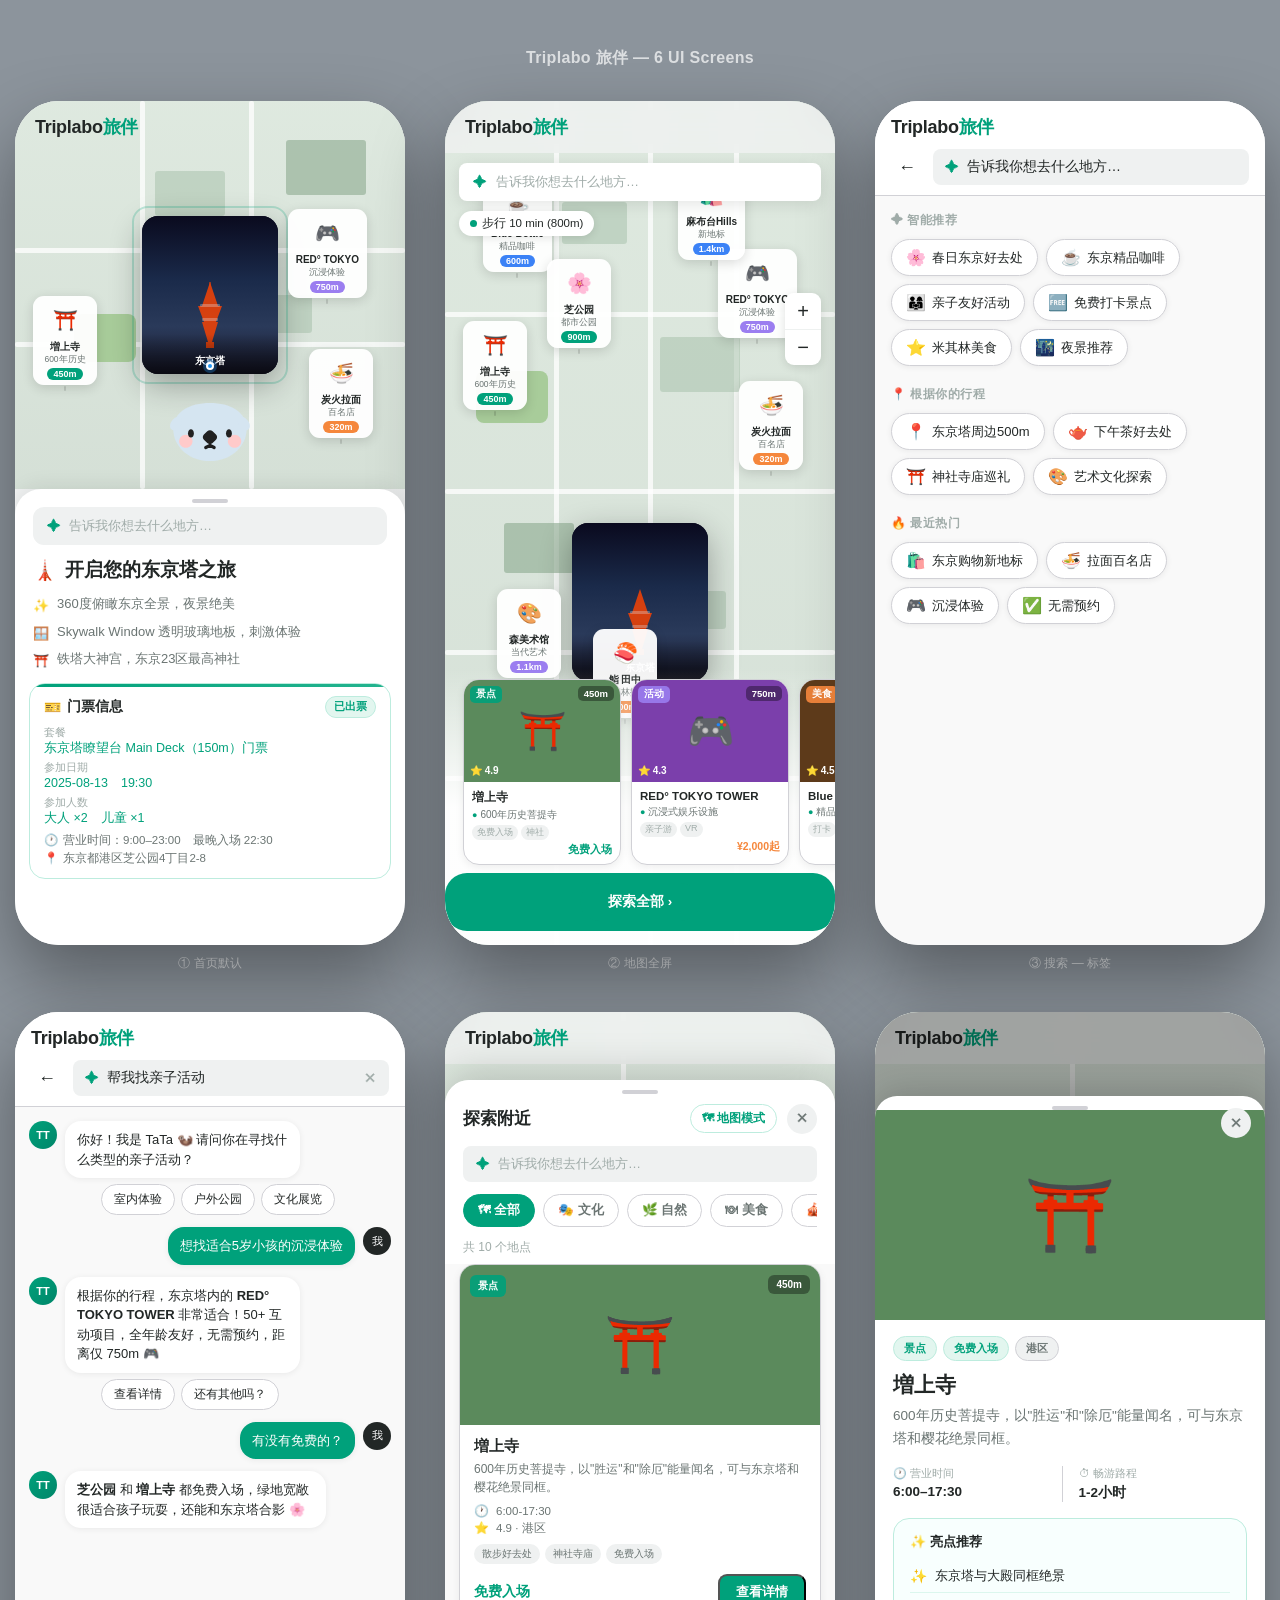
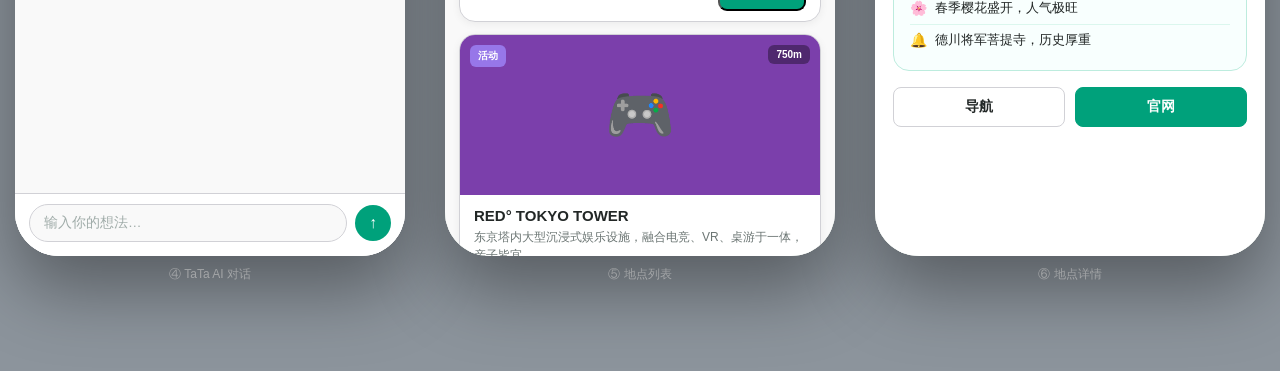
==== figma-export.html @ 7d069d70 "init" ====
<!DOCTYPE html>
<html lang="zh-CN">
<head>
<meta charset="UTF-8">
<meta name="viewport" content="width=1800">
<title>Triplabo 旅伴 — Figma Export</title>
<style>
/* ── Canvas ── */
*{box-sizing:border-box;margin:0;padding:0;}
body{
  background:#8C949C;
  font-family:'PingFang SC','Noto Sans JP','Noto Sans SC',sans-serif;
  padding:48px;
  display:flex;flex-direction:column;align-items:center;gap:0;
}
.page-title{font-size:16px;font-weight:600;color:#fff;margin-bottom:32px;letter-spacing:.02em;opacity:.7}

/* ── Row ── */
.row{display:flex;flex-direction:row;gap:40px;align-items:flex-start;margin-bottom:40px}
.phone-col{display:flex;flex-direction:column;align-items:center;gap:10px}
.screen-label{font-size:12px;color:rgba(255,255,255,.65);font-weight:500;text-align:center}

/* ── Phone ── */
.phone{
  width:390px;height:844px;
  border-radius:44px;
  background:#EFF1F1;
  overflow:hidden;
  position:relative;
  box-shadow:0 32px 72px rgba(0,0,0,.38),inset 0 0 0 1px rgba(255,255,255,.16);
  flex-shrink:0;
}

/* ── STATUS BAR ── */
.sb{
  position:absolute;top:0;left:0;right:0;height:52px;
  display:flex;align-items:center;justify-content:space-between;
  padding:0 24px;z-index:100;
}
.sb-time{font-size:15px;font-weight:600;color:#222726}
.sb-icons{display:flex;align-items:center;gap:5px;font-size:11px;color:#222726}

/* ── HEADER ── */
.hdr{
  position:absolute;top:0;left:0;right:0;height:52px;
  padding:0 20px;display:flex;align-items:center;z-index:100;
}
.logo{font-size:18px;font-weight:700;color:#222726;letter-spacing:-.3px}
.logo b{color:#00A17B}

/* ── MAP ── */
.map-wrap{
  position:absolute;top:0;left:0;right:0;
  overflow:hidden;background:#E8EDE9;
}
/* Simulated map tiles */
.map-bg{
  position:absolute;inset:0;
  background:
    linear-gradient(0deg,rgba(200,215,202,.6) 0%,rgba(220,232,221,.8) 100%);
}
.map-road-h{position:absolute;left:0;right:0;height:5px;background:rgba(255,255,255,.75);border-radius:2px}
.map-road-v{position:absolute;top:0;bottom:0;width:5px;background:rgba(255,255,255,.75);border-radius:2px}
.map-block{position:absolute;background:rgba(170,196,174,.55);border-radius:3px}
.map-block-dk{position:absolute;background:rgba(140,170,144,.6);border-radius:3px}
/* Water/park patches */
.map-water{position:absolute;background:#C0D9EC;border-radius:8px}
.map-park{position:absolute;background:#A8CC9A;border-radius:8px}

/* ── CENTER CARD ── */
.cc{
  position:absolute;left:50%;transform:translateX(-50%);
  width:136px;height:158px;
  border-radius:16px;overflow:hidden;
  box-shadow:0 10px 32px rgba(0,0,0,.32);z-index:25;
  background:#1a1a2e;
}
.cc-img-area{
  width:100%;height:100%;
  display:flex;align-items:flex-end;justify-content:center;
  padding-bottom:0;
  background:linear-gradient(180deg,#0a0a1e 0%,#1a2a4a 40%,#2a3a5a 70%,#1a1a2e 100%);
  position:relative;overflow:hidden;
}
.cc-tower{
  position:absolute;bottom:24px;left:50%;transform:translateX(-50%);
  width:32px;
  /* Tokyo Tower shape via CSS */
}
.cc-tower-svg{position:absolute;bottom:0;left:0;right:0;display:flex;justify-content:center}
.cc-lbl{
  position:absolute;bottom:0;left:0;right:0;
  padding:20px 6px 6px;
  background:linear-gradient(to top,rgba(0,0,0,.62),transparent);
  font-size:10px;font-weight:600;color:#fff;text-align:center;
}
.cc-dot{
  position:absolute;bottom:4px;left:50%;transform:translateX(-50%);
  width:8px;height:8px;border-radius:50%;background:#2196F3;
  border:2px solid #fff;box-shadow:0 0 0 3px rgba(33,150,243,.3);
}

/* Pulse ring */
.pr{
  position:absolute;left:50%;
  width:156px;height:178px;
  margin-left:-78px;
  border-radius:16px;
  border:2px solid rgba(0,161,123,.45);
  pointer-events:none;z-index:24;
  opacity:.5;
}

/* ── POI BUBBLES ── */
.poi{position:absolute;display:flex;flex-direction:column;align-items:center;z-index:30}
.poi::after{content:'';width:2px;height:5px;background:rgba(0,0,0,.12);border-radius:1px;margin-top:1px}
.poi-card{
  background:rgba(255,255,255,.95);border-radius:11px;
  padding:6px 8px 5px;
  box-shadow:0 3px 12px rgba(0,0,0,.14);
  min-width:64px;max-width:88px;
  display:flex;flex-direction:column;align-items:center;
}
.poi-ic{width:36px;height:36px;display:flex;align-items:center;justify-content:center;margin-bottom:3px;font-size:20px}
.poi-name{font-size:10px;font-weight:700;color:#222726;text-align:center;line-height:1.2;white-space:nowrap}
.poi-sub{font-size:8.5px;color:#6B7573;text-align:center;line-height:1.3;margin-top:1px;white-space:nowrap}
.poi-dist{margin-top:3px;font-size:9px;font-weight:700;color:#fff;padding:1px 6px;border-radius:7px;white-space:nowrap}
.g .poi-dist{background:#00A17B}.p .poi-dist{background:#9B7EF0}.o .poi-dist{background:#F5873C}.b .poi-dist{background:#3B82F6}

/* ── MAIN SHEET ── */
.sheet{
  position:absolute;left:0;right:0;
  background:#fff;
  border-radius:26px 26px 0 0;
  box-shadow:0 -3px 20px rgba(0,0,0,.08);
  z-index:200;
  overflow:hidden;
}
.hdl-wrap{padding:10px 0 4px;display:flex;justify-content:center}
.hdl{width:36px;height:4px;border-radius:2px;background:#D1D1D6}

/* Sheet search bar */
.sheet-search{
  margin:0 18px 10px;
  display:flex;align-items:center;gap:8px;
  background:#EFF1F1;border-radius:11px;
  padding:10px 14px;cursor:text;
}
.sheet-search-ic{color:#00A17B;font-size:14px}
.sheet-search-ph{color:#A0ACA9;font-size:13px;flex:1}

/* Hero */
.hero{padding:2px 18px 12px}
.hero-title{font-size:19px;font-weight:700;color:#222726;display:flex;align-items:center;gap:8px;margin-bottom:11px}
.hi-list{display:flex;flex-direction:column;gap:6px}
.hi-row{display:flex;gap:8px;font-size:13px;color:#6B7573;line-height:1.5;align-items:flex-start}
.hi-ic{font-size:13px;flex-shrink:0;margin-top:2px}

/* Ticket */
.tkt{margin:0 14px 12px;border:1px solid #BDECDE;border-radius:16px;background:#fff;padding:12px 14px;position:relative;overflow:hidden}
.tkt::before{content:'';position:absolute;top:0;left:0;right:0;height:3px;background:linear-gradient(90deg,#00A17B,#24B48F)}
.tkt-hd{display:flex;justify-content:space-between;align-items:center;margin-bottom:8px}
.tkt-ttl{display:flex;align-items:center;gap:6px;font-size:14px;font-weight:600;color:#222726}
.tkt-bdg{font-size:10.5px;color:#00A17B;background:#E2F6EF;padding:3px 8px;border-radius:18px;font-weight:600;border:1px solid #BDECDE}
.tkt-rows{display:flex;flex-direction:column;gap:4px}
.tkt-lbl{font-size:10.5px;color:#A0ACA9}
.tkt-val{font-size:12.5px;color:#00A17B;font-weight:500}
.tkt-meta{margin-top:6px;display:flex;flex-direction:column;gap:3px}
.tkt-mr{display:flex;align-items:center;gap:5px;font-size:11.5px;color:#6B7573}
.tkt-tip{margin-top:8px;background:#FEF3EB;border-radius:8px;padding:7px 9px;display:flex;gap:7px;font-size:11.5px;color:#C05C1A;line-height:1.5}
.tip-ic{width:19px;height:19px;border-radius:50%;background:#F5873C;display:flex;align-items:center;justify-content:center;font-size:11px;flex-shrink:0}
.tkt-acts{display:flex;gap:8px;margin-top:10px}
.btn{flex:1;height:40px;border-radius:8px;border:1px solid #D1D1D6;background:#fff;font-size:14px;font-weight:600;color:#222726;display:flex;align-items:center;justify-content:center;gap:5px}
.btn-g{background:#00A17B;border-color:#00A17B;color:#fff}

/* Section heading */
.sec-hd{padding:2px 18px 9px;display:flex;justify-content:space-between;align-items:center}
.sec-ttl{font-size:14.5px;font-weight:700;color:#222726}
.sec-more{font-size:12px;color:#00A17B;font-weight:500;cursor:pointer;padding:4px 0}

/* Horizontal scroll */
.hscroll{display:flex;gap:10px;padding:0 18px 16px;overflow:hidden}

/* Horizontal card */
.rc{flex-shrink:0;width:158px;border-radius:16px;background:#fff;overflow:hidden;box-shadow:0 2px 8px rgba(0,0,0,.07);border:1px solid #D1D1D6}
.rc-iw{position:relative;height:102px;overflow:hidden;display:flex;align-items:center;justify-content:center;font-size:38px}
.rc-iw-zoji{background:#5B8A5C}
.rc-iw-red{background:#7B3FAB}
.rc-iw-coffee{background:#5D3A1A}
.rc-iw-shiba{background:#C2547A}
.rc-tag{position:absolute;top:6px;left:6px;font-size:9.5px;font-weight:600;padding:2px 6px;border-radius:5px;color:#fff}
.ta{background:rgba(0,161,123,.9)}.tf{background:rgba(245,135,60,.9)}.tac{background:rgba(155,126,240,.9)}.ts{background:rgba(59,130,246,.9)}
.rc-dist{position:absolute;top:6px;right:6px;font-size:9.5px;font-weight:600;color:#fff;background:rgba(0,0,0,.36);padding:2px 6px;border-radius:5px}
.rc-star{position:absolute;bottom:6px;left:6px;font-size:10px;font-weight:600;color:#fff}
.rc-body{padding:8px 8px 7px}
.rc-name{font-size:11.5px;font-weight:600;color:#222726;margin-bottom:3px;overflow:hidden;white-space:nowrap;text-overflow:ellipsis}
.rc-desc{font-size:10px;color:#6B7573;line-height:1.4;margin-bottom:3px;display:flex;gap:3px}
.rc-di{font-size:9px;color:#00A17B;flex-shrink:0;margin-top:1px}
.rc-pills{display:flex;gap:3px;flex-wrap:wrap;margin-bottom:3px}
.rc-pill{font-size:9px;color:#A0ACA9;background:#EFF1F1;padding:1px 5px;border-radius:18px}
.rc-price{font-size:10.5px;font-weight:600;color:#F5873C;text-align:right}
.rc-price.fr{color:#00A17B}
.sep{height:1px;background:#E9EAEC;margin:0 18px 12px}

/* ── MAP FULLSCREEN UI ELEMENTS ── */
.msearch-bar{
  position:absolute;top:62px;left:14px;right:14px;
  background:#fff;border-radius:8px;padding:10px 14px;
  display:flex;align-items:center;gap:9px;
  box-shadow:0 3px 16px rgba(0,0,0,.1);z-index:45;
}
.ms-ic{color:#00A17B;font-size:14px}
.ms-tx{color:#A0ACA9;font-size:13px;flex:1}

.wbadge{
  position:absolute;top:110px;left:14px;
  background:#fff;border-radius:18px;padding:5px 11px;
  display:flex;align-items:center;gap:5px;
  font-size:11.5px;font-weight:500;color:#222726;
  box-shadow:0 2px 8px rgba(0,0,0,.1);z-index:45;
}
.wd{width:7px;height:7px;border-radius:50%;background:#00A17B}

.zctrl{
  position:absolute;top:192px;right:14px;
  display:flex;flex-direction:column;border-radius:9px;overflow:hidden;
  box-shadow:0 2px 10px rgba(0,0,0,.12);z-index:45;
}
.zb{
  width:36px;height:36px;background:#fff;
  display:flex;align-items:center;justify-content:center;
  font-size:20px;font-weight:300;color:#222726;
}
.zb+.zb{border-top:1px solid #EEF1F0}

.mstrip{
  position:absolute;bottom:0;left:0;right:0;
  padding:10px 0 14px;
  background:linear-gradient(to top,rgba(255,255,255,.97) 50%,transparent);
  z-index:45;
}

.vaBtn{
  position:absolute;bottom:18px;left:50%;transform:translateX(-50%);
  background:#00A17B;color:#fff;border-radius:22px;
  padding:10px 28px;font-size:13.5px;font-weight:600;
  white-space:nowrap;z-index:46;
}

/* ── SEARCH OVERLAY ── */
.so-overlay{
  position:absolute;inset:0;
  background:#F9F9F9;z-index:700;
  display:flex;flex-direction:column;
}
.so-bar{
  flex-shrink:0;background:#fff;
  padding:14px 16px 10px;
  border-bottom:1px solid #D1D1D6;
}
.so-row{display:flex;align-items:center;gap:10px}
.so-back{
  width:32px;height:32px;border-radius:50%;
  display:flex;align-items:center;justify-content:center;
  font-size:18px;color:#222726;background:none;border:none;
}
.so-input-wrap{
  flex:1;display:flex;align-items:center;gap:8px;
  background:#EFF1F1;border-radius:8px;padding:9px 12px;
}
.so-ic{color:#00A17B;font-size:14px;flex-shrink:0}
.so-input-mock{flex:1;font-size:14px;color:#222726}
.so-clear{font-size:13px;color:#A0ACA9}

/* Tag panel */
.so-tags{flex:1;overflow:hidden;padding:16px}
.so-section{margin-bottom:20px}
.so-section-title{font-size:12px;font-weight:600;color:#A0ACA9;letter-spacing:.5px;margin-bottom:10px}
.so-tag-grid{display:flex;flex-wrap:wrap;gap:8px}
.so-tag{
  display:flex;align-items:center;gap:6px;
  background:#fff;border-radius:20px;
  padding:8px 14px;font-size:13px;font-weight:500;color:#222726;
  box-shadow:0 1px 6px rgba(0,0,0,.07);
  border:1px solid #D1D1D6;
  white-space:nowrap;
}
.so-tag-ic{font-size:16px}
.so-tag.active{background:#E2F6EF;border-color:#00A17B;color:#00A17B}

/* Chat mode */
.so-chat{flex:1;overflow:hidden;display:flex;flex-direction:column}
.chat-msgs{flex:1;overflow:hidden;padding:14px 14px 0}
.chat-msg{margin-bottom:12px;display:flex;gap:8px;align-items:flex-start}
.chat-msg.user{flex-direction:row-reverse}
.chat-avatar{width:28px;height:28px;border-radius:50%;flex-shrink:0;display:flex;align-items:center;justify-content:center;font-size:14px}
.chat-avatar.bot{background:linear-gradient(135deg,#00A17B,#008669);color:#fff;font-size:11px;font-weight:700}
.chat-avatar.user{background:#222726;color:#fff;font-size:11px}
.chat-bubble{max-width:72%;padding:9px 12px;border-radius:16px;font-size:13px;line-height:1.5;color:#222726;background:#fff;box-shadow:0 1px 6px rgba(0,0,0,.07)}
.chat-msg.user .chat-bubble{background:#00A17B;color:#fff}
.chat-chips{display:flex;flex-wrap:wrap;gap:6px;padding:6px 0 0 36px}
.chat-chip{font-size:12px;padding:6px 12px;border-radius:18px;background:#fff;border:1px solid #D1D1D6;color:#222726}
.chat-input-row{
  flex-shrink:0;display:flex;align-items:center;gap:8px;
  padding:10px 14px 14px;background:#fff;border-top:1px solid #D1D1D6;
}
.chat-input-box{
  flex:1;border:1.5px solid #D1D1D6;border-radius:22px;
  padding:9px 14px;font-size:13.5px;color:#A0ACA9;background:#F9F9F9;
}
.chat-send{
  width:36px;height:36px;border-radius:50%;background:#00A17B;
  display:flex;align-items:center;justify-content:center;flex-shrink:0;
  color:#fff;font-size:16px;
}

/* ── LIST SHEET ── */
.list-sheet{
  position:absolute;left:0;right:0;bottom:0;
  height:92%;background:#F9F9F9;
  border-radius:24px 24px 0 0;
  box-shadow:0 -8px 40px rgba(0,0,0,.18);
  z-index:600;
  display:flex;flex-direction:column;overflow:hidden;
}
.ls-hdr{flex-shrink:0;background:#fff;border-radius:24px 24px 0 0;padding:10px 18px 0}
.ls-bar-wrap{display:flex;justify-content:center;padding-bottom:10px}
.ls-bar{width:36px;height:4px;border-radius:2px;background:#D1D1D6}
.ls-title-row{display:flex;align-items:center;justify-content:space-between;margin-bottom:12px}
.ls-title{font-size:17px;font-weight:700;color:#222726}
.ls-right{display:flex;align-items:center;gap:10px}
.ls-map-btn{
  display:flex;align-items:center;gap:4px;font-size:12px;font-weight:600;
  color:#00A17B;background:none;border:1.5px solid #BDECDE;border-radius:18px;padding:5px 11px;
}
.ls-close{width:30px;height:30px;border-radius:50%;background:#EFF1F1;display:flex;align-items:center;justify-content:center;font-size:13px;color:#6B7573}
.ls-search-row{
  display:flex;align-items:center;gap:8px;background:#EFF1F1;
  border-radius:8px;padding:9px 13px;margin-bottom:12px;
}
.ls-si{color:#00A17B;font-size:14px;flex-shrink:0}
.ls-input-mock{flex:1;font-size:13px;color:#A0ACA9}
.ls-cats{display:flex;gap:8px;padding-bottom:12px;overflow:hidden}
.ls-cat{
  flex-shrink:0;display:flex;align-items:center;gap:5px;
  padding:7px 14px;border-radius:22px;font-size:12.5px;font-weight:600;
  border:1px solid #D1D1D6;background:#fff;color:#6B7573;
}
.ls-cat.active{background:#00A17B;border-color:#00A17B;color:#fff}
.ls-count{font-size:12px;color:#A0ACA9;padding-bottom:8px}

/* List card */
.lc{background:#fff;border-radius:16px;overflow:hidden;box-shadow:0 2px 8px rgba(0,0,0,.06);border:1px solid #D1D1D6;margin-bottom:12px}
.lc-iw{position:relative;height:160px;overflow:hidden;display:flex;align-items:center;justify-content:center;font-size:56px}
.lc-iw-zoji{background:#5B8A5C}
.lc-iw-red{background:#7B3FAB}
.lc-iw-shiro{background:#C0392B}
.lc-img-tag{position:absolute;top:10px;left:10px;font-size:10px;font-weight:700;padding:4px 8px;border-radius:6px;color:#fff}
.lc-img-dist{position:absolute;top:10px;right:10px;font-size:10px;font-weight:600;color:#fff;background:rgba(0,0,0,.36);padding:4px 8px;border-radius:6px}
.lc-body{padding:12px 14px 10px}
.lc-name{font-size:15px;font-weight:700;color:#222726;margin-bottom:4px}
.lc-desc{font-size:12px;color:#6B7573;line-height:1.5;margin-bottom:8px}
.lc-meta{display:flex;flex-direction:column;gap:3px;margin-bottom:8px}
.lc-mr{display:flex;align-items:center;gap:6px;font-size:11.5px;color:#6B7573}
.lc-mr-ic{font-size:12px;width:16px;flex-shrink:0}
.lc-pills{display:flex;gap:5px;flex-wrap:wrap;margin-bottom:10px}
.lc-pill{font-size:10px;color:#6B7573;background:#EFF1F1;padding:3px 8px;border-radius:16px}
.lc-foot{display:flex;align-items:center;justify-content:space-between}
.lc-price{font-size:14px;font-weight:700;color:#F5873C}
.lc-price.fr{color:#00A17B}
.lc-cta{background:#00A17B;color:#fff;border-radius:9px;padding:8px 16px;font-size:12.5px;font-weight:600}

/* ── DETAIL SHEET ── */
.detail-backdrop{position:absolute;inset:0;background:rgba(0,0,0,.32);z-index:750}
.detail-sheet{
  position:absolute;left:0;right:0;bottom:0;height:90%;
  background:#fff;border-radius:22px 22px 0 0;
  box-shadow:0 -6px 32px rgba(0,0,0,.16);
  z-index:800;display:flex;flex-direction:column;overflow:hidden;
}
.ds-hd{padding:10px 0 0;display:flex;justify-content:center;flex-shrink:0}
.ds-bar{width:36px;height:4px;border-radius:2px;background:#D1D1D6}
.ds-close{
  position:absolute;top:12px;right:14px;
  width:30px;height:30px;border-radius:50%;background:#EFF1F1;
  display:flex;align-items:center;justify-content:center;font-size:13px;color:#6B7573;
  z-index:10;
}
.d-iw{height:210px;overflow:hidden;display:flex;align-items:center;justify-content:center;font-size:72px}
.d-iw-zoji{background:#5B8A5C}
.d-body{padding:16px 18px 28px;overflow:hidden}
.d-tags{display:flex;gap:6px;margin-bottom:10px;flex-wrap:wrap}
.d-tag{font-size:11px;font-weight:600;padding:4px 10px;border-radius:20px;color:#00A17B;background:#E2F6EF;border:1px solid #BDECDE}
.d-tag.loc{color:#6B7573;background:#EFF1F1;border-color:#D1D1D6}
.d-name{font-size:21px;font-weight:700;color:#222726;margin-bottom:6px}
.d-desc{font-size:13.5px;color:#6B7573;line-height:1.65;margin-bottom:16px}
.d-meta{display:flex;margin-bottom:16px}
.d-mc{flex:1;display:flex;flex-direction:column;gap:3px}
.d-mc+.d-mc{border-left:1px solid #D1D1D6;padding-left:16px}
.d-ml{font-size:11px;color:#A0ACA9}
.d-mv{font-size:13.5px;font-weight:600;color:#222726}
.d-hl{background:#F8FFFE;border:1.5px solid #BDECDE;border-radius:16px;padding:14px 16px;margin-bottom:16px}
.d-hl-ttl{font-size:13px;font-weight:700;color:#222726;display:flex;align-items:center;gap:6px;margin-bottom:10px}
.d-hl-row{display:flex;gap:8px;font-size:13px;color:#222726;line-height:1.5;padding:5px 0}
.d-hl-row+.d-hl-row{border-top:1px solid rgba(181,237,218,.45)}
.d-hl-ic{font-size:14px;flex-shrink:0}
.d-acts{display:flex;gap:10px}

/* ── TATA ── */
.tata-wrap{position:absolute;left:50%;transform:translateX(-50%);z-index:195}
</style>
</head>
<body>

<div class="page-title">Triplabo 旅伴 — 6 UI Screens</div>

<!-- ═══════════════════ ROW 1 ═══════════════════ -->
<div class="row">

  <!-- ① HOME DEFAULT -->
  <div class="phone-col">
  <div class="phone">
    <!-- Header -->
    <div class="hdr"><div class="logo">Triplabo<b>旅伴</b></div></div>

    <!-- Map (MDEF = 388px) -->
    <div class="map-wrap" style="height:388px">
      <div class="map-bg"></div>
      <!-- Road grid -->
      <div class="map-road-h" style="top:38%"></div>
      <div class="map-road-h" style="top:62%"></div>
      <div class="map-road-v" style="left:32%"></div>
      <div class="map-road-v" style="left:60%"></div>
      <!-- Blocks -->
      <div class="map-block" style="width:70px;height:45px;top:18%;left:36%"></div>
      <div class="map-block" style="width:55px;height:38px;top:50%;left:62%"></div>
      <div class="map-block-dk" style="width:80px;height:55px;top:10%;right:10%"></div>
      <!-- Park patch -->
      <div class="map-park" style="width:62px;height:48px;top:55%;left:15%"></div>
      <!-- Center card -->
      <div class="cc" style="top:calc(50% - 79px)">
        <div class="cc-img-area">
          <!-- Tokyo Tower SVG outline -->
          <svg style="position:absolute;bottom:12px;width:40px;opacity:.9" viewBox="0 0 40 80" fill="none" xmlns="http://www.w3.org/2000/svg">
            <polygon points="20,0 28,24 32,24 26,40 28,40 22,60 18,60 12,40 14,40 8,24 12,24" fill="#FF4400" opacity=".9"/>
            <rect x="16" y="60" width="8" height="6" fill="#FF4400" opacity=".9"/>
            <line x1="20" y1="0" x2="20" y2="5" stroke="#FF4400" strokeWidth="2"/>
            <rect x="10" y="22" width="20" height="3" fill="rgba(255,255,255,.3)" rx="1"/>
            <rect x="12" y="36" width="16" height="3" fill="rgba(255,255,255,.3)" rx="1"/>
          </svg>
          <div class="cc-lbl">东京塔</div>
          <div class="cc-dot"></div>
        </div>
      </div>
      <!-- Pulse ring -->
      <div class="pr" style="top:calc(50% - 89px)"></div>
      <!-- POI n1 増上寺 (left:18,top:195) -->
      <div class="poi g" style="left:18px;top:195px">
        <div class="poi-card">
          <div class="poi-ic">⛩️</div>
          <div class="poi-name">増上寺</div>
          <div class="poi-sub">600年历史</div>
          <div class="poi-dist">450m</div>
        </div>
      </div>
      <!-- POI n2 RED° (right:38,top:108) -->
      <div class="poi p" style="right:38px;top:108px">
        <div class="poi-card">
          <div class="poi-ic">🎮</div>
          <div class="poi-name">RED° TOKYO</div>
          <div class="poi-sub">沉浸体验</div>
          <div class="poi-dist">750m</div>
        </div>
      </div>
      <!-- POI n3 炭火拉面 (right:32,top:248) -->
      <div class="poi o" style="right:32px;top:248px">
        <div class="poi-card">
          <div class="poi-ic">🍜</div>
          <div class="poi-name">炭火拉面</div>
          <div class="poi-sub">百名店</div>
          <div class="poi-dist">320m</div>
        </div>
      </div>
    </div>

    <!-- TaTa peeking (top: 388-86=302) -->
    <div class="tata-wrap" style="top:302px">
      <svg style="width:80px;height:auto;display:block" width="93" height="68" viewBox="0 0 93 68" fill="none" xmlns="http://www.w3.org/2000/svg">
        <path d="M89.0394 30.5064C89.0394 51.0144 69.9636 67.6571 46.4204 67.6571C22.8772 67.6571 3.83398 51.0144 3.83398 30.5064C3.83398 9.99843 22.9424 0 46.4856 0C70.0288 0 89.072 9.99843 89.072 30.5064H89.0394Z" fill="#D5E5F1"/>
        <path d="M11.9379 27.8634C9.45963 32.0481 5.61185 33.0383 2.70971 31.3773C-0.192424 29.7162 -1.00763 26.1065 1.4706 21.9219C3.94883 17.7372 8.77485 14.5748 11.677 16.2039C14.5791 17.8331 14.4487 23.6788 11.9705 27.8634H11.9379Z" fill="#D5E5F1"/>
        <path d="M80.8923 27.8634C83.3705 32.0481 87.2183 33.0383 90.1204 31.3773C93.0225 29.7162 93.8377 26.1065 91.3595 21.9219C88.8813 17.7372 84.0553 14.5748 81.1531 16.2039C78.251 17.8331 78.3814 23.6788 80.8596 27.8634H80.8923Z" fill="#D5E5F1"/>
        <path d="M18.4252 51.9952C22.6997 51.9952 26.1648 48.6006 26.1648 44.4132C26.1648 40.2258 22.6997 36.8313 18.4252 36.8313C14.1507 36.8313 10.6855 40.2258 10.6855 44.4132C10.6855 48.6006 14.1507 51.9952 18.4252 51.9952Z" fill="#FFCACA"/>
        <path d="M75.015 51.9952C79.2895 51.9952 82.7547 48.6006 82.7547 44.4132C82.7547 40.2258 79.2895 36.8313 75.015 36.8313C70.7405 36.8313 67.2754 40.2258 67.2754 44.4132C67.2754 48.6006 70.7405 51.9952 75.015 51.9952Z" fill="#FFCACA"/>
        <path d="M53.4548 36.6674L49.5581 32.8501C47.8389 31.166 45.0517 31.166 43.3325 32.8501L39.4358 36.6675C37.7167 38.3516 37.7167 41.082 39.4358 42.7661L43.3325 46.5835C45.0517 48.2676 47.8389 48.2676 49.5581 46.5835L53.4548 42.7661C55.1739 41.082 55.1739 38.3516 53.4548 36.6674Z" fill="#212121"/>
        <path d="M24.3442 40.0895C26.2531 40.0895 27.8006 37.9729 27.8006 35.3618C27.8006 32.7508 26.2531 30.6342 24.3442 30.6342C22.4352 30.6342 20.8877 32.7508 20.8877 35.3618C20.8877 37.9729 22.4352 40.0895 24.3442 40.0895Z" fill="#212121"/>
        <path d="M68.5297 40.0895C70.4387 40.0895 71.9862 37.9729 71.9862 35.3618C71.9862 32.7508 70.4387 30.6342 68.5297 30.6342C66.6208 30.6342 65.0732 32.7508 65.0732 35.3618C65.0732 37.9729 66.6208 40.0895 68.5297 40.0895Z" fill="#212121"/>
        <path d="M41.5605 51.7172L46.5496 49.2576L51.3104 51.7172" stroke="#1E1E1E" stroke-width="3.79062" stroke-linecap="round" stroke-linejoin="round"/>
      </svg>
    </div>

    <!-- Main Sheet (default: top=388, height=456) -->
    <div class="sheet" style="top:388px;height:456px">
      <div class="hdl-wrap"><div class="hdl"></div></div>
      <!-- Sheet search bar -->
      <div class="sheet-search">
        <span class="sheet-search-ic">✦</span>
        <span class="sheet-search-ph">告诉我你想去什么地方…</span>
      </div>
      <!-- Hero -->
      <div class="hero">
        <div class="hero-title"><span>🗼</span>开启您的东京塔之旅</div>
        <div class="hi-list">
          <div class="hi-row"><span class="hi-ic">✨</span><span>360度俯瞰东京全景，夜景绝美</span></div>
          <div class="hi-row"><span class="hi-ic">🪟</span><span>Skywalk Window 透明玻璃地板，刺激体验</span></div>
          <div class="hi-row"><span class="hi-ic">⛩️</span><span>铁塔大神宫，东京23区最高神社</span></div>
        </div>
      </div>
      <!-- Ticket -->
      <div class="tkt">
        <div class="tkt-hd">
          <div class="tkt-ttl"><span>🎫</span>门票信息</div>
          <div class="tkt-bdg">已出票</div>
        </div>
        <div class="tkt-rows">
          <div><div class="tkt-lbl">套餐</div><div class="tkt-val">东京塔瞭望台 Main Deck（150m）门票</div></div>
          <div><div class="tkt-lbl">参加日期</div><div class="tkt-val">2025-08-13　19:30</div></div>
          <div><div class="tkt-lbl">参加人数</div><div class="tkt-val">大人 ×2　儿童 ×1</div></div>
        </div>
        <div class="tkt-meta">
          <div class="tkt-mr"><span>🕐</span><span>营业时间：9:00–23:00　最晚入场 22:30</span></div>
          <div class="tkt-mr"><span>📍</span><span>东京都港区芝公园4丁目2-8</span></div>
        </div>
      </div>
    </div>
  </div>
  <div class="screen-label">① 首页默认</div>
  </div>

  <!-- ② MAP FULLSCREEN -->
  <div class="phone-col">
  <div class="phone">
    <!-- Header (glass) -->
    <div class="hdr" style="background:rgba(238,241,239,.88);backdrop-filter:blur(14px)">
      <div class="logo">Triplabo<b>旅伴</b></div>
    </div>

    <!-- Map (full height = 844) -->
    <div class="map-wrap" style="height:844px">
      <div class="map-bg"></div>
      <div class="map-road-h" style="top:25%"></div>
      <div class="map-road-h" style="top:46%"></div>
      <div class="map-road-h" style="top:65%"></div>
      <div class="map-road-h" style="top:80%"></div>
      <div class="map-road-v" style="left:28%"></div>
      <div class="map-road-v" style="left:52%"></div>
      <div class="map-road-v" style="left:74%"></div>
      <div class="map-block" style="width:65px;height:42px;top:12%;left:30%"></div>
      <div class="map-block" style="width:80px;height:55px;top:28%;left:55%"></div>
      <div class="map-block-dk" style="width:70px;height:50px;top:50%;left:15%"></div>
      <div class="map-block" style="width:55px;height:38px;top:58%;left:58%"></div>
      <div class="map-park" style="width:72px;height:52px;top:32%;left:8%"></div>
      <div class="map-water" style="width:90px;height:40px;top:70%;left:55%"></div>

      <!-- Center card — mapfull position -->
      <div class="cc" style="top:422px;left:50%;transform:translateX(-50%)">
        <div class="cc-img-area">
          <svg style="position:absolute;bottom:12px;width:40px;opacity:.9" viewBox="0 0 40 80" fill="none">
            <polygon points="20,0 28,24 32,24 26,40 28,40 22,60 18,60 12,40 14,40 8,24 12,24" fill="#FF4400" opacity=".9"/>
            <rect x="16" y="60" width="8" height="6" fill="#FF4400" opacity=".9"/>
            <rect x="10" y="22" width="20" height="3" fill="rgba(255,255,255,.3)" rx="1"/>
            <rect x="12" y="36" width="16" height="3" fill="rgba(255,255,255,.3)" rx="1"/>
          </svg>
          <div class="cc-lbl">东京塔</div>
        </div>
      </div>

      <!-- All near + extended POIs -->
      <div class="poi g" style="left:18px;top:220px">
        <div class="poi-card"><div class="poi-ic">⛩️</div><div class="poi-name">増上寺</div><div class="poi-sub">600年历史</div><div class="poi-dist">450m</div></div>
      </div>
      <div class="poi p" style="right:38px;top:148px">
        <div class="poi-card"><div class="poi-ic">🎮</div><div class="poi-name">RED° TOKYO</div><div class="poi-sub">沉浸体验</div><div class="poi-dist">750m</div></div>
      </div>
      <div class="poi o" style="right:32px;top:280px">
        <div class="poi-card"><div class="poi-ic">🍜</div><div class="poi-name">炭火拉面</div><div class="poi-sub">百名店</div><div class="poi-dist">320m</div></div>
      </div>
      <div class="poi b" style="top:82px;left:38px">
        <div class="poi-card"><div class="poi-ic">☕</div><div class="poi-name">Blue Bottle</div><div class="poi-sub">精品咖啡</div><div class="poi-dist">600m</div></div>
      </div>
      <div class="poi g" style="top:158px;left:102px">
        <div class="poi-card"><div class="poi-ic">🌸</div><div class="poi-name">芝公园</div><div class="poi-sub">都市公园</div><div class="poi-dist">900m</div></div>
      </div>
      <div class="poi p" style="top:488px;left:52px">
        <div class="poi-card"><div class="poi-ic">🎨</div><div class="poi-name">森美术馆</div><div class="poi-sub">当代艺术</div><div class="poi-dist">1.1km</div></div>
      </div>
      <div class="poi o" style="top:528px;left:148px">
        <div class="poi-card"><div class="poi-ic">🍣</div><div class="poi-name">鮨 田中</div><div class="poi-sub">米其林推荐</div><div class="poi-dist">800m</div></div>
      </div>
      <div class="poi b" style="top:70px;right:90px">
        <div class="poi-card"><div class="poi-ic">🛍️</div><div class="poi-name">麻布台Hills</div><div class="poi-sub">新地标</div><div class="poi-dist">1.4km</div></div>
      </div>

      <!-- Map overlays -->
      <div class="msearch-bar">
        <span class="ms-ic">✦</span>
        <span class="ms-tx">告诉我你想去什么地方…</span>
      </div>
      <div class="wbadge">
        <div class="wd"></div>
        <span>步行 10 min (800m)</span>
      </div>
      <div class="zctrl">
        <div class="zb">+</div>
        <div class="zb">−</div>
      </div>
      <!-- Bottom strip with cards -->
      <div class="mstrip">
        <div class="hscroll" style="padding:0 18px 8px">
          <div class="rc">
            <div class="rc-iw rc-iw-zoji">⛩️<span class="rc-tag ta">景点</span><span class="rc-dist">450m</span><span class="rc-star">⭐ 4.9</span></div>
            <div class="rc-body">
              <div class="rc-name">増上寺</div>
              <div class="rc-desc"><span class="rc-di">●</span>600年历史菩提寺</div>
              <div class="rc-pills"><span class="rc-pill">免费入场</span><span class="rc-pill">神社</span></div>
              <div class="rc-price fr">免费入场</div>
            </div>
          </div>
          <div class="rc">
            <div class="rc-iw rc-iw-red">🎮<span class="rc-tag tac">活动</span><span class="rc-dist">750m</span><span class="rc-star">⭐ 4.3</span></div>
            <div class="rc-body">
              <div class="rc-name">RED° TOKYO TOWER</div>
              <div class="rc-desc"><span class="rc-di">●</span>沉浸式娱乐设施</div>
              <div class="rc-pills"><span class="rc-pill">亲子游</span><span class="rc-pill">VR</span></div>
              <div class="rc-price">¥2,000起</div>
            </div>
          </div>
          <div class="rc">
            <div class="rc-iw rc-iw-coffee">☕<span class="rc-tag tf">美食</span><span class="rc-dist">600m</span><span class="rc-star">⭐ 4.5</span></div>
            <div class="rc-body">
              <div class="rc-name">Blue Bottle Coffee</div>
              <div class="rc-desc"><span class="rc-di">●</span>精品咖啡 · 塔景</div>
              <div class="rc-pills"><span class="rc-pill">打卡</span><span class="rc-pill">下午茶</span></div>
              <div class="rc-price">¥600起</div>
            </div>
          </div>
        </div>
        <div class="vaBtn" style="position:relative;bottom:auto;left:auto;transform:none;display:inline-block;margin:0 auto;display:flex;justify-content:center">
          <div style="background:#00A17B;color:#fff;border-radius:22px;padding:10px 28px;font-size:13.5px;font-weight:600;white-space:nowrap;display:inline-block">探索全部 ›</div>
        </div>
      </div>
    </div>
  </div>
  <div class="screen-label">② 地图全屏</div>
  </div>

  <!-- ③ SEARCH — TAGS -->
  <div class="phone-col">
  <div class="phone">
    <div class="so-overlay">
      <!-- Search bar -->
      <div class="so-bar">
        <div class="hdr" style="position:relative;height:auto;padding:0;margin-bottom:10px">
          <div class="logo">Triplabo<b>旅伴</b></div>
        </div>
        <div class="so-row">
          <button class="so-back">←</button>
          <div class="so-input-wrap">
            <span class="so-ic">✦</span>
            <span class="so-input-mock">告诉我你想去什么地方…</span>
          </div>
        </div>
      </div>
      <!-- Tags -->
      <div class="so-tags">
        <div class="so-section">
          <div class="so-section-title">✦ 智能推荐</div>
          <div class="so-tag-grid">
            <div class="so-tag"><span class="so-tag-ic">🌸</span>春日东京好去处</div>
            <div class="so-tag"><span class="so-tag-ic">☕</span>东京精品咖啡</div>
            <div class="so-tag"><span class="so-tag-ic">👨‍👩‍👧</span>亲子友好活动</div>
            <div class="so-tag"><span class="so-tag-ic">🆓</span>免费打卡景点</div>
            <div class="so-tag"><span class="so-tag-ic">⭐</span>米其林美食</div>
            <div class="so-tag"><span class="so-tag-ic">🌃</span>夜景推荐</div>
          </div>
        </div>
        <div class="so-section">
          <div class="so-section-title">📍 根据你的行程</div>
          <div class="so-tag-grid">
            <div class="so-tag"><span class="so-tag-ic">📍</span>东京塔周边500m</div>
            <div class="so-tag"><span class="so-tag-ic">🫖</span>下午茶好去处</div>
            <div class="so-tag"><span class="so-tag-ic">⛩️</span>神社寺庙巡礼</div>
            <div class="so-tag"><span class="so-tag-ic">🎨</span>艺术文化探索</div>
          </div>
        </div>
        <div class="so-section">
          <div class="so-section-title">🔥 最近热门</div>
          <div class="so-tag-grid">
            <div class="so-tag"><span class="so-tag-ic">🛍️</span>东京购物新地标</div>
            <div class="so-tag"><span class="so-tag-ic">🍜</span>拉面百名店</div>
            <div class="so-tag"><span class="so-tag-ic">🎮</span>沉浸体验</div>
            <div class="so-tag"><span class="so-tag-ic">✅</span>无需预约</div>
          </div>
        </div>
      </div>
    </div>
  </div>
  <div class="screen-label">③ 搜索 — 标签</div>
  </div>

</div><!-- end row 1 -->

<!-- ═══════════════════ ROW 2 ═══════════════════ -->
<div class="row">

  <!-- ④ SEARCH — CHAT MODE -->
  <div class="phone-col">
  <div class="phone">
    <div class="so-overlay">
      <!-- Search bar with typed text -->
      <div class="so-bar">
        <div class="hdr" style="position:relative;height:auto;padding:0;margin-bottom:10px">
          <div class="logo">Triplabo<b>旅伴</b></div>
        </div>
        <div class="so-row">
          <button class="so-back">←</button>
          <div class="so-input-wrap">
            <span class="so-ic">✦</span>
            <span class="so-input-mock" style="color:#222726">帮我找亲子活动</span>
            <span class="so-clear">✕</span>
          </div>
        </div>
      </div>
      <!-- Chat -->
      <div class="so-chat" style="background:#F9F9F9">
        <div class="chat-msgs">
          <!-- TaTa greeting -->
          <div class="chat-msg">
            <div class="chat-avatar bot">TT</div>
            <div>
              <div class="chat-bubble">你好！我是 TaTa 🦦 请问你在寻找什么类型的亲子活动？</div>
              <div class="chat-chips">
                <div class="chat-chip">室内体验</div>
                <div class="chat-chip">户外公园</div>
                <div class="chat-chip">文化展览</div>
              </div>
            </div>
          </div>
          <!-- User -->
          <div class="chat-msg user">
            <div class="chat-avatar user">我</div>
            <div class="chat-bubble">想找适合5岁小孩的沉浸体验</div>
          </div>
          <!-- TaTa reply -->
          <div class="chat-msg">
            <div class="chat-avatar bot">TT</div>
            <div>
              <div class="chat-bubble">根据你的行程，东京塔内的 <b>RED° TOKYO TOWER</b> 非常适合！50+ 互动项目，全年龄友好，无需预约，距离仅 750m 🎮</div>
              <div class="chat-chips">
                <div class="chat-chip">查看详情</div>
                <div class="chat-chip">还有其他吗？</div>
              </div>
            </div>
          </div>
          <!-- User -->
          <div class="chat-msg user">
            <div class="chat-avatar user">我</div>
            <div class="chat-bubble">有没有免费的？</div>
          </div>
          <!-- TaTa reply 2 -->
          <div class="chat-msg">
            <div class="chat-avatar bot">TT</div>
            <div class="chat-bubble"><b>芝公园</b> 和 <b>増上寺</b> 都免费入场，绿地宽敞很适合孩子玩耍，还能和东京塔合影 🌸</div>
          </div>
        </div>
        <!-- Input -->
        <div class="chat-input-row">
          <div class="chat-input-box">输入你的想法…</div>
          <div class="chat-send">↑</div>
        </div>
      </div>
    </div>
  </div>
  <div class="screen-label">④ TaTa AI 对话</div>
  </div>

  <!-- ⑤ LIST SHEET -->
  <div class="phone-col">
  <div class="phone">
    <!-- Map peeking at top -->
    <div class="map-wrap" style="height:844px">
      <div class="map-bg"></div>
      <div class="map-road-h" style="top:35%"></div>
      <div class="map-road-v" style="left:45%"></div>
      <div class="map-block" style="width:60px;height:40px;top:15%;left:20%"></div>
    </div>
    <!-- Header -->
    <div class="hdr" style="background:rgba(238,241,239,.88);backdrop-filter:blur(14px)">
      <div class="logo">Triplabo<b>旅伴</b></div>
    </div>
    <!-- List Sheet -->
    <div class="list-sheet">
      <div class="ls-hdr">
        <div class="ls-bar-wrap"><div class="ls-bar"></div></div>
        <div class="ls-title-row">
          <div class="ls-title">探索附近</div>
          <div class="ls-right">
            <div class="ls-map-btn">🗺 地图模式</div>
            <div class="ls-close">✕</div>
          </div>
        </div>
        <div class="ls-search-row">
          <span class="ls-si">✦</span>
          <span class="ls-input-mock">告诉我你想去什么地方…</span>
        </div>
        <div class="ls-cats">
          <div class="ls-cat active">🗺 全部</div>
          <div class="ls-cat">🎭 文化</div>
          <div class="ls-cat">🌿 自然</div>
          <div class="ls-cat">🍽 美食</div>
          <div class="ls-cat">🎪 活动</div>
          <div class="ls-cat">🛍 购物</div>
        </div>
        <div class="ls-count">共 10 个地点</div>
      </div>
      <div style="flex:1;overflow:hidden;padding:0 14px 20px">
        <!-- Card 1 -->
        <div class="lc">
          <div class="lc-iw lc-iw-zoji">⛩️
            <span class="lc-img-tag ta">景点</span>
            <span class="lc-img-dist">450m</span>
          </div>
          <div class="lc-body">
            <div class="lc-name">増上寺</div>
            <div class="lc-desc">600年历史菩提寺，以"胜运"和"除厄"能量闻名，可与东京塔和樱花绝景同框。</div>
            <div class="lc-meta">
              <div class="lc-mr"><span class="lc-mr-ic">🕐</span><span>6:00-17:30</span></div>
              <div class="lc-mr"><span class="lc-mr-ic">⭐</span><span>4.9 · 港区</span></div>
            </div>
            <div class="lc-pills">
              <span class="lc-pill">散步好去处</span>
              <span class="lc-pill">神社寺庙</span>
              <span class="lc-pill">免费入场</span>
            </div>
            <div class="lc-foot">
              <div class="lc-price fr">免费入场</div>
              <button class="lc-cta">查看详情</button>
            </div>
          </div>
        </div>
        <!-- Card 2 -->
        <div class="lc">
          <div class="lc-iw lc-iw-red">🎮
            <span class="lc-img-tag tac">活动</span>
            <span class="lc-img-dist">750m</span>
          </div>
          <div class="lc-body">
            <div class="lc-name">RED° TOKYO TOWER</div>
            <div class="lc-desc">东京塔内大型沉浸式娱乐设施，融合电竞、VR、桌游于一体，亲子皆宜。</div>
            <div class="lc-meta">
              <div class="lc-mr"><span class="lc-mr-ic">🕐</span><span>11:00-21:00</span></div>
              <div class="lc-mr"><span class="lc-mr-ic">⭐</span><span>4.3 · 港区</span></div>
            </div>
            <div class="lc-pills">
              <span class="lc-pill">亲子游</span>
              <span class="lc-pill">沉浸体验</span>
              <span class="lc-pill">无需预约</span>
            </div>
            <div class="lc-foot">
              <div class="lc-price">¥2,000起</div>
              <button class="lc-cta">查看详情</button>
            </div>
          </div>
        </div>
      </div>
    </div>
  </div>
  <div class="screen-label">⑤ 地点列表</div>
  </div>

  <!-- ⑥ DETAIL SHEET -->
  <div class="phone-col">
  <div class="phone">
    <!-- Map behind -->
    <div class="map-wrap" style="height:844px">
      <div class="map-bg"></div>
      <div class="map-road-h" style="top:40%"></div>
      <div class="map-road-v" style="left:50%"></div>
    </div>
    <!-- Header -->
    <div class="hdr" style="background:rgba(238,241,239,.88);backdrop-filter:blur(14px)">
      <div class="logo">Triplabo<b>旅伴</b></div>
    </div>
    <!-- Backdrop -->
    <div class="detail-backdrop"></div>
    <!-- Detail Sheet -->
    <div class="detail-sheet">
      <div class="ds-hd"><div class="ds-bar"></div></div>
      <div class="ds-close">✕</div>
      <div style="flex:1;overflow:hidden">
        <!-- Hero image -->
        <div class="d-iw d-iw-zoji">⛩️</div>
        <div class="d-body">
          <div class="d-tags">
            <span class="d-tag">景点</span>
            <span class="d-tag">免费入场</span>
            <span class="d-tag loc">港区</span>
          </div>
          <div class="d-name">増上寺</div>
          <div class="d-desc">600年历史菩提寺，以"胜运"和"除厄"能量闻名，可与东京塔和樱花绝景同框。</div>
          <div class="d-meta">
            <div class="d-mc">
              <div class="d-ml">🕐 营业时间</div>
              <div class="d-mv">6:00–17:30</div>
            </div>
            <div class="d-mc">
              <div class="d-ml">⏱ 畅游路程</div>
              <div class="d-mv">1-2小时</div>
            </div>
          </div>
          <div class="d-hl">
            <div class="d-hl-ttl">✨ 亮点推荐</div>
            <div class="d-hl-row"><span class="d-hl-ic">✨</span><span>东京塔与大殿同框绝景</span></div>
            <div class="d-hl-row"><span class="d-hl-ic">🌸</span><span>春季樱花盛开，人气极旺</span></div>
            <div class="d-hl-row"><span class="d-hl-ic">🔔</span><span>德川将军菩提寺，历史厚重</span></div>
          </div>
          <div class="d-acts">
            <button class="btn">导航</button>
            <button class="btn btn-g">官网</button>
          </div>
        </div>
      </div>
    </div>
  </div>
  <div class="screen-label">⑥ 地点详情</div>
  </div>

</div><!-- end row 2 -->

</body>
</html>
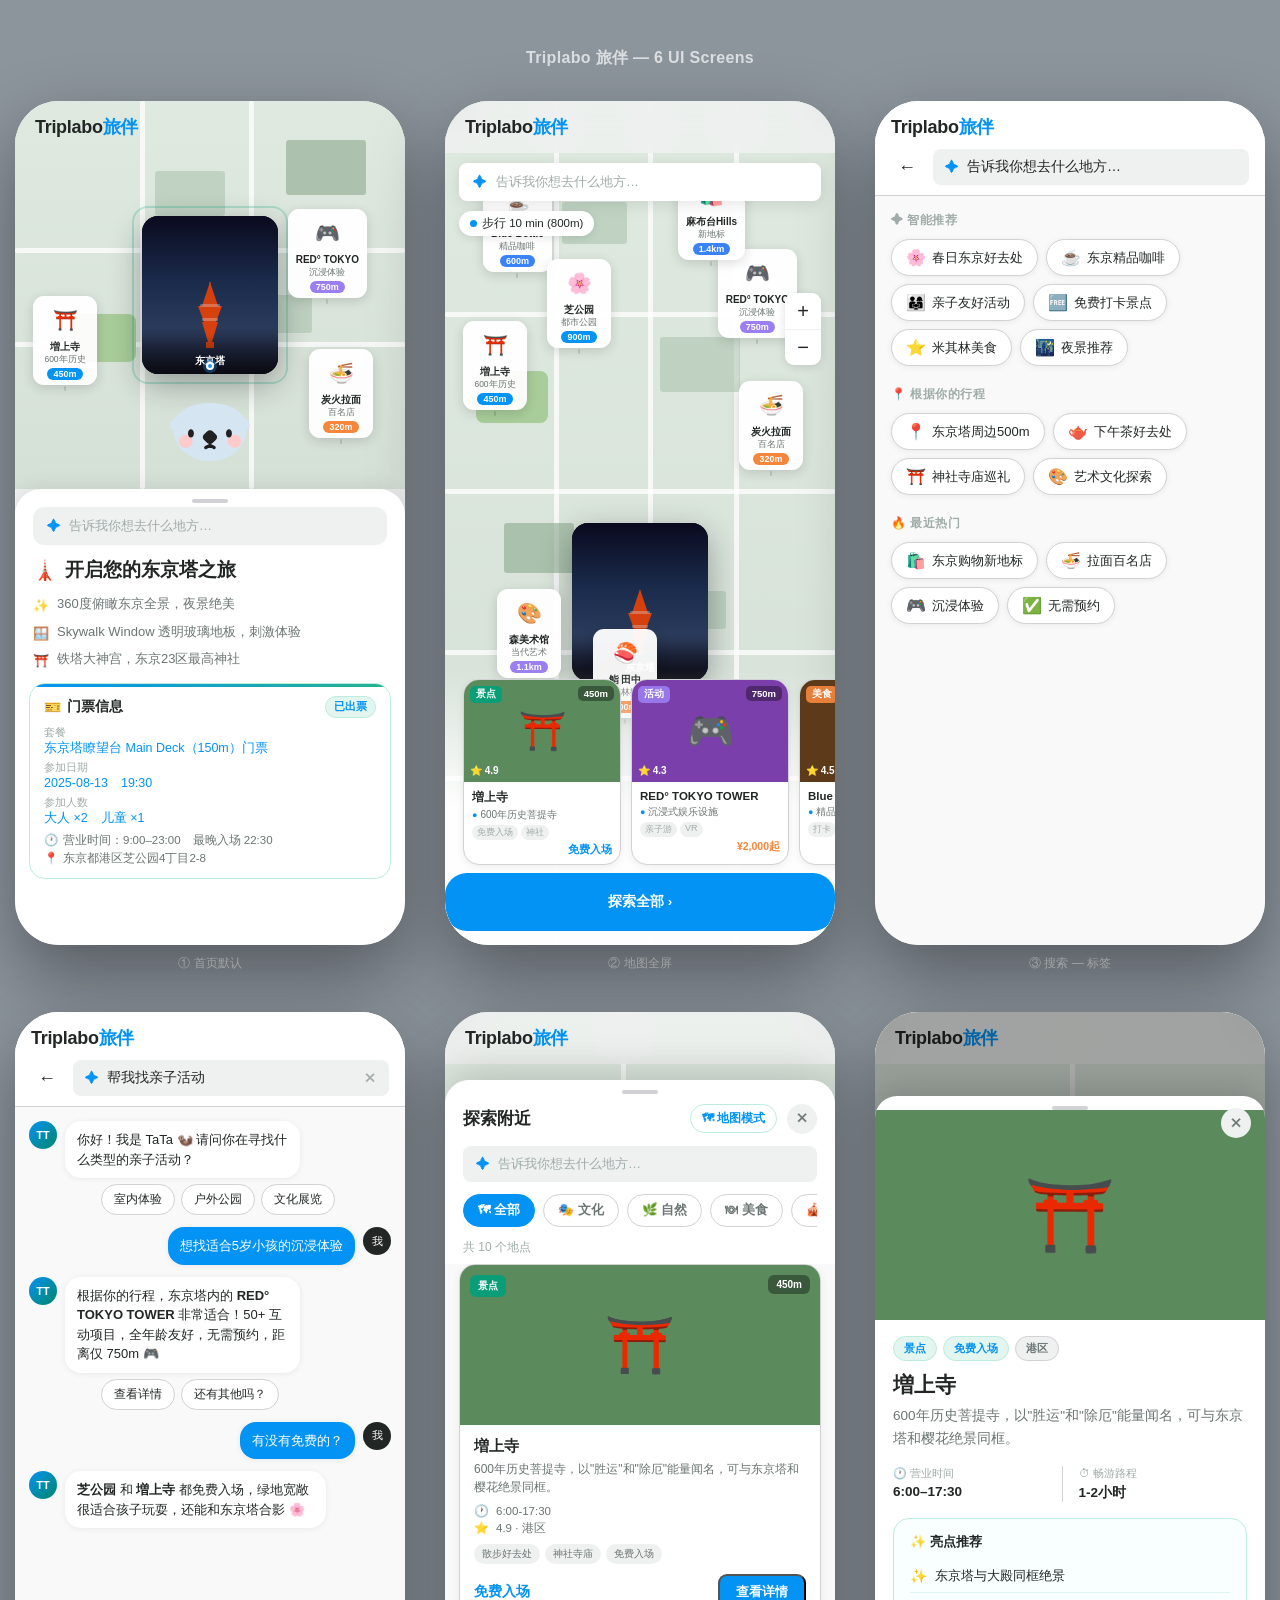
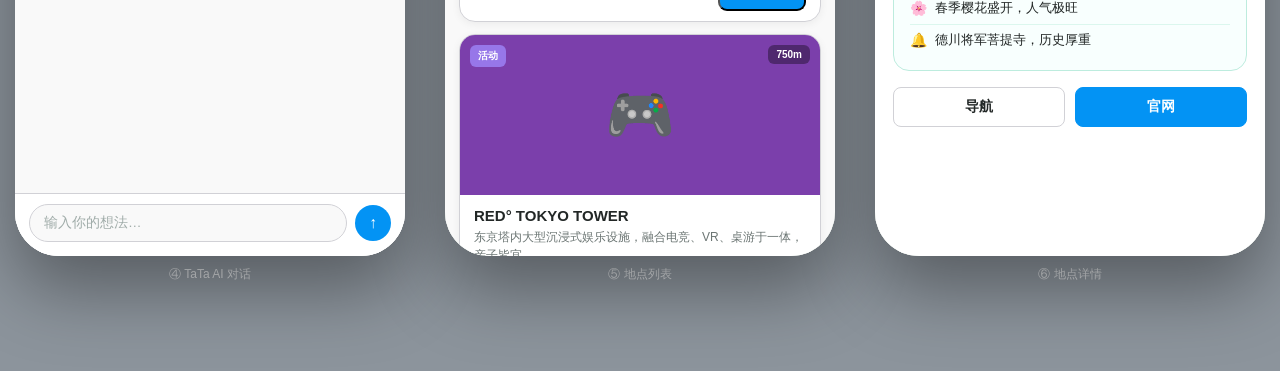
==== commit f9f53647: "update Mapbox style, POI images, map interaction" ====
--- a/figma-export.html
+++ b/figma-export.html
@@ -46,7 +46,7 @@
   padding:0 20px;display:flex;align-items:center;z-index:100;
 }
 .logo{font-size:18px;font-weight:700;color:#222726;letter-spacing:-.3px}
-.logo b{color:#00A17B}
+.logo b{color:#0393F4}
 
 /* ── MAP ── */
 .map-wrap{
@@ -125,7 +125,7 @@
 .poi-name{font-size:10px;font-weight:700;color:#222726;text-align:center;line-height:1.2;white-space:nowrap}
 .poi-sub{font-size:8.5px;color:#6B7573;text-align:center;line-height:1.3;margin-top:1px;white-space:nowrap}
 .poi-dist{margin-top:3px;font-size:9px;font-weight:700;color:#fff;padding:1px 6px;border-radius:7px;white-space:nowrap}
-.g .poi-dist{background:#00A17B}.p .poi-dist{background:#9B7EF0}.o .poi-dist{background:#F5873C}.b .poi-dist{background:#3B82F6}
+.g .poi-dist{background:#0393F4}.p .poi-dist{background:#9B7EF0}.o .poi-dist{background:#F5873C}.b .poi-dist{background:#3B82F6}
 
 /* ── MAIN SHEET ── */
 .sheet{
@@ -146,7 +146,7 @@
   background:#EFF1F1;border-radius:11px;
   padding:10px 14px;cursor:text;
 }
-.sheet-search-ic{color:#00A17B;font-size:14px}
+.sheet-search-ic{color:#0393F4;font-size:14px}
 .sheet-search-ph{color:#A0ACA9;font-size:13px;flex:1}
 
 /* Hero */
@@ -158,25 +158,25 @@
 
 /* Ticket */
 .tkt{margin:0 14px 12px;border:1px solid #BDECDE;border-radius:16px;background:#fff;padding:12px 14px;position:relative;overflow:hidden}
-.tkt::before{content:'';position:absolute;top:0;left:0;right:0;height:3px;background:linear-gradient(90deg,#00A17B,#24B48F)}
+.tkt::before{content:'';position:absolute;top:0;left:0;right:0;height:3px;background:linear-gradient(90deg,#0393F4,#24B48F)}
 .tkt-hd{display:flex;justify-content:space-between;align-items:center;margin-bottom:8px}
 .tkt-ttl{display:flex;align-items:center;gap:6px;font-size:14px;font-weight:600;color:#222726}
-.tkt-bdg{font-size:10.5px;color:#00A17B;background:#E2F6EF;padding:3px 8px;border-radius:18px;font-weight:600;border:1px solid #BDECDE}
+.tkt-bdg{font-size:10.5px;color:#0393F4;background:#E2F6EF;padding:3px 8px;border-radius:18px;font-weight:600;border:1px solid #BDECDE}
 .tkt-rows{display:flex;flex-direction:column;gap:4px}
 .tkt-lbl{font-size:10.5px;color:#A0ACA9}
-.tkt-val{font-size:12.5px;color:#00A17B;font-weight:500}
+.tkt-val{font-size:12.5px;color:#0393F4;font-weight:500}
 .tkt-meta{margin-top:6px;display:flex;flex-direction:column;gap:3px}
 .tkt-mr{display:flex;align-items:center;gap:5px;font-size:11.5px;color:#6B7573}
 .tkt-tip{margin-top:8px;background:#FEF3EB;border-radius:8px;padding:7px 9px;display:flex;gap:7px;font-size:11.5px;color:#C05C1A;line-height:1.5}
 .tip-ic{width:19px;height:19px;border-radius:50%;background:#F5873C;display:flex;align-items:center;justify-content:center;font-size:11px;flex-shrink:0}
 .tkt-acts{display:flex;gap:8px;margin-top:10px}
 .btn{flex:1;height:40px;border-radius:8px;border:1px solid #D1D1D6;background:#fff;font-size:14px;font-weight:600;color:#222726;display:flex;align-items:center;justify-content:center;gap:5px}
-.btn-g{background:#00A17B;border-color:#00A17B;color:#fff}
+.btn-g{background:#0393F4;border-color:#0393F4;color:#fff}
 
 /* Section heading */
 .sec-hd{padding:2px 18px 9px;display:flex;justify-content:space-between;align-items:center}
 .sec-ttl{font-size:14.5px;font-weight:700;color:#222726}
-.sec-more{font-size:12px;color:#00A17B;font-weight:500;cursor:pointer;padding:4px 0}
+.sec-more{font-size:12px;color:#0393F4;font-weight:500;cursor:pointer;padding:4px 0}
 
 /* Horizontal scroll */
 .hscroll{display:flex;gap:10px;padding:0 18px 16px;overflow:hidden}
@@ -195,11 +195,11 @@
 .rc-body{padding:8px 8px 7px}
 .rc-name{font-size:11.5px;font-weight:600;color:#222726;margin-bottom:3px;overflow:hidden;white-space:nowrap;text-overflow:ellipsis}
 .rc-desc{font-size:10px;color:#6B7573;line-height:1.4;margin-bottom:3px;display:flex;gap:3px}
-.rc-di{font-size:9px;color:#00A17B;flex-shrink:0;margin-top:1px}
+.rc-di{font-size:9px;color:#0393F4;flex-shrink:0;margin-top:1px}
 .rc-pills{display:flex;gap:3px;flex-wrap:wrap;margin-bottom:3px}
 .rc-pill{font-size:9px;color:#A0ACA9;background:#EFF1F1;padding:1px 5px;border-radius:18px}
 .rc-price{font-size:10.5px;font-weight:600;color:#F5873C;text-align:right}
-.rc-price.fr{color:#00A17B}
+.rc-price.fr{color:#0393F4}
 .sep{height:1px;background:#E9EAEC;margin:0 18px 12px}
 
 /* ── MAP FULLSCREEN UI ELEMENTS ── */
@@ -209,7 +209,7 @@
   display:flex;align-items:center;gap:9px;
   box-shadow:0 3px 16px rgba(0,0,0,.1);z-index:45;
 }
-.ms-ic{color:#00A17B;font-size:14px}
+.ms-ic{color:#0393F4;font-size:14px}
 .ms-tx{color:#A0ACA9;font-size:13px;flex:1}
 
 .wbadge{
@@ -219,7 +219,7 @@
   font-size:11.5px;font-weight:500;color:#222726;
   box-shadow:0 2px 8px rgba(0,0,0,.1);z-index:45;
 }
-.wd{width:7px;height:7px;border-radius:50%;background:#00A17B}
+.wd{width:7px;height:7px;border-radius:50%;background:#0393F4}
 
 .zctrl{
   position:absolute;top:192px;right:14px;
@@ -242,7 +242,7 @@
 
 .vaBtn{
   position:absolute;bottom:18px;left:50%;transform:translateX(-50%);
-  background:#00A17B;color:#fff;border-radius:22px;
+  background:#0393F4;color:#fff;border-radius:22px;
   padding:10px 28px;font-size:13.5px;font-weight:600;
   white-space:nowrap;z-index:46;
 }
@@ -268,7 +268,7 @@
   flex:1;display:flex;align-items:center;gap:8px;
   background:#EFF1F1;border-radius:8px;padding:9px 12px;
 }
-.so-ic{color:#00A17B;font-size:14px;flex-shrink:0}
+.so-ic{color:#0393F4;font-size:14px;flex-shrink:0}
 .so-input-mock{flex:1;font-size:14px;color:#222726}
 .so-clear{font-size:13px;color:#A0ACA9}
 
@@ -286,7 +286,7 @@
   white-space:nowrap;
 }
 .so-tag-ic{font-size:16px}
-.so-tag.active{background:#E2F6EF;border-color:#00A17B;color:#00A17B}
+.so-tag.active{background:#E2F6EF;border-color:#0393F4;color:#0393F4}
 
 /* Chat mode */
 .so-chat{flex:1;overflow:hidden;display:flex;flex-direction:column}
@@ -294,10 +294,10 @@
 .chat-msg{margin-bottom:12px;display:flex;gap:8px;align-items:flex-start}
 .chat-msg.user{flex-direction:row-reverse}
 .chat-avatar{width:28px;height:28px;border-radius:50%;flex-shrink:0;display:flex;align-items:center;justify-content:center;font-size:14px}
-.chat-avatar.bot{background:linear-gradient(135deg,#00A17B,#008669);color:#fff;font-size:11px;font-weight:700}
+.chat-avatar.bot{background:linear-gradient(135deg,#0393F4,#008669);color:#fff;font-size:11px;font-weight:700}
 .chat-avatar.user{background:#222726;color:#fff;font-size:11px}
 .chat-bubble{max-width:72%;padding:9px 12px;border-radius:16px;font-size:13px;line-height:1.5;color:#222726;background:#fff;box-shadow:0 1px 6px rgba(0,0,0,.07)}
-.chat-msg.user .chat-bubble{background:#00A17B;color:#fff}
+.chat-msg.user .chat-bubble{background:#0393F4;color:#fff}
 .chat-chips{display:flex;flex-wrap:wrap;gap:6px;padding:6px 0 0 36px}
 .chat-chip{font-size:12px;padding:6px 12px;border-radius:18px;background:#fff;border:1px solid #D1D1D6;color:#222726}
 .chat-input-row{
@@ -309,7 +309,7 @@
   padding:9px 14px;font-size:13.5px;color:#A0ACA9;background:#F9F9F9;
 }
 .chat-send{
-  width:36px;height:36px;border-radius:50%;background:#00A17B;
+  width:36px;height:36px;border-radius:50%;background:#0393F4;
   display:flex;align-items:center;justify-content:center;flex-shrink:0;
   color:#fff;font-size:16px;
 }
@@ -331,14 +331,14 @@
 .ls-right{display:flex;align-items:center;gap:10px}
 .ls-map-btn{
   display:flex;align-items:center;gap:4px;font-size:12px;font-weight:600;
-  color:#00A17B;background:none;border:1.5px solid #BDECDE;border-radius:18px;padding:5px 11px;
+  color:#0393F4;background:none;border:1.5px solid #BDECDE;border-radius:18px;padding:5px 11px;
 }
 .ls-close{width:30px;height:30px;border-radius:50%;background:#EFF1F1;display:flex;align-items:center;justify-content:center;font-size:13px;color:#6B7573}
 .ls-search-row{
   display:flex;align-items:center;gap:8px;background:#EFF1F1;
   border-radius:8px;padding:9px 13px;margin-bottom:12px;
 }
-.ls-si{color:#00A17B;font-size:14px;flex-shrink:0}
+.ls-si{color:#0393F4;font-size:14px;flex-shrink:0}
 .ls-input-mock{flex:1;font-size:13px;color:#A0ACA9}
 .ls-cats{display:flex;gap:8px;padding-bottom:12px;overflow:hidden}
 .ls-cat{
@@ -346,7 +346,7 @@
   padding:7px 14px;border-radius:22px;font-size:12.5px;font-weight:600;
   border:1px solid #D1D1D6;background:#fff;color:#6B7573;
 }
-.ls-cat.active{background:#00A17B;border-color:#00A17B;color:#fff}
+.ls-cat.active{background:#0393F4;border-color:#0393F4;color:#fff}
 .ls-count{font-size:12px;color:#A0ACA9;padding-bottom:8px}
 
 /* List card */
@@ -367,8 +367,8 @@
 .lc-pill{font-size:10px;color:#6B7573;background:#EFF1F1;padding:3px 8px;border-radius:16px}
 .lc-foot{display:flex;align-items:center;justify-content:space-between}
 .lc-price{font-size:14px;font-weight:700;color:#F5873C}
-.lc-price.fr{color:#00A17B}
-.lc-cta{background:#00A17B;color:#fff;border-radius:9px;padding:8px 16px;font-size:12.5px;font-weight:600}
+.lc-price.fr{color:#0393F4}
+.lc-cta{background:#0393F4;color:#fff;border-radius:9px;padding:8px 16px;font-size:12.5px;font-weight:600}
 
 /* ── DETAIL SHEET ── */
 .detail-backdrop{position:absolute;inset:0;background:rgba(0,0,0,.32);z-index:750}
@@ -390,7 +390,7 @@
 .d-iw-zoji{background:#5B8A5C}
 .d-body{padding:16px 18px 28px;overflow:hidden}
 .d-tags{display:flex;gap:6px;margin-bottom:10px;flex-wrap:wrap}
-.d-tag{font-size:11px;font-weight:600;padding:4px 10px;border-radius:20px;color:#00A17B;background:#E2F6EF;border:1px solid #BDECDE}
+.d-tag{font-size:11px;font-weight:600;padding:4px 10px;border-radius:20px;color:#0393F4;background:#E2F6EF;border:1px solid #BDECDE}
 .d-tag.loc{color:#6B7573;background:#EFF1F1;border-color:#D1D1D6}
 .d-name{font-size:21px;font-weight:700;color:#222726;margin-bottom:6px}
 .d-desc{font-size:13.5px;color:#6B7573;line-height:1.65;margin-bottom:16px}
@@ -645,7 +645,7 @@
           </div>
         </div>
         <div class="vaBtn" style="position:relative;bottom:auto;left:auto;transform:none;display:inline-block;margin:0 auto;display:flex;justify-content:center">
-          <div style="background:#00A17B;color:#fff;border-radius:22px;padding:10px 28px;font-size:13.5px;font-weight:600;white-space:nowrap;display:inline-block">探索全部 ›</div>
+          <div style="background:#0393F4;color:#fff;border-radius:22px;padding:10px 28px;font-size:13.5px;font-weight:600;white-space:nowrap;display:inline-block">探索全部 ›</div>
         </div>
       </div>
     </div>
